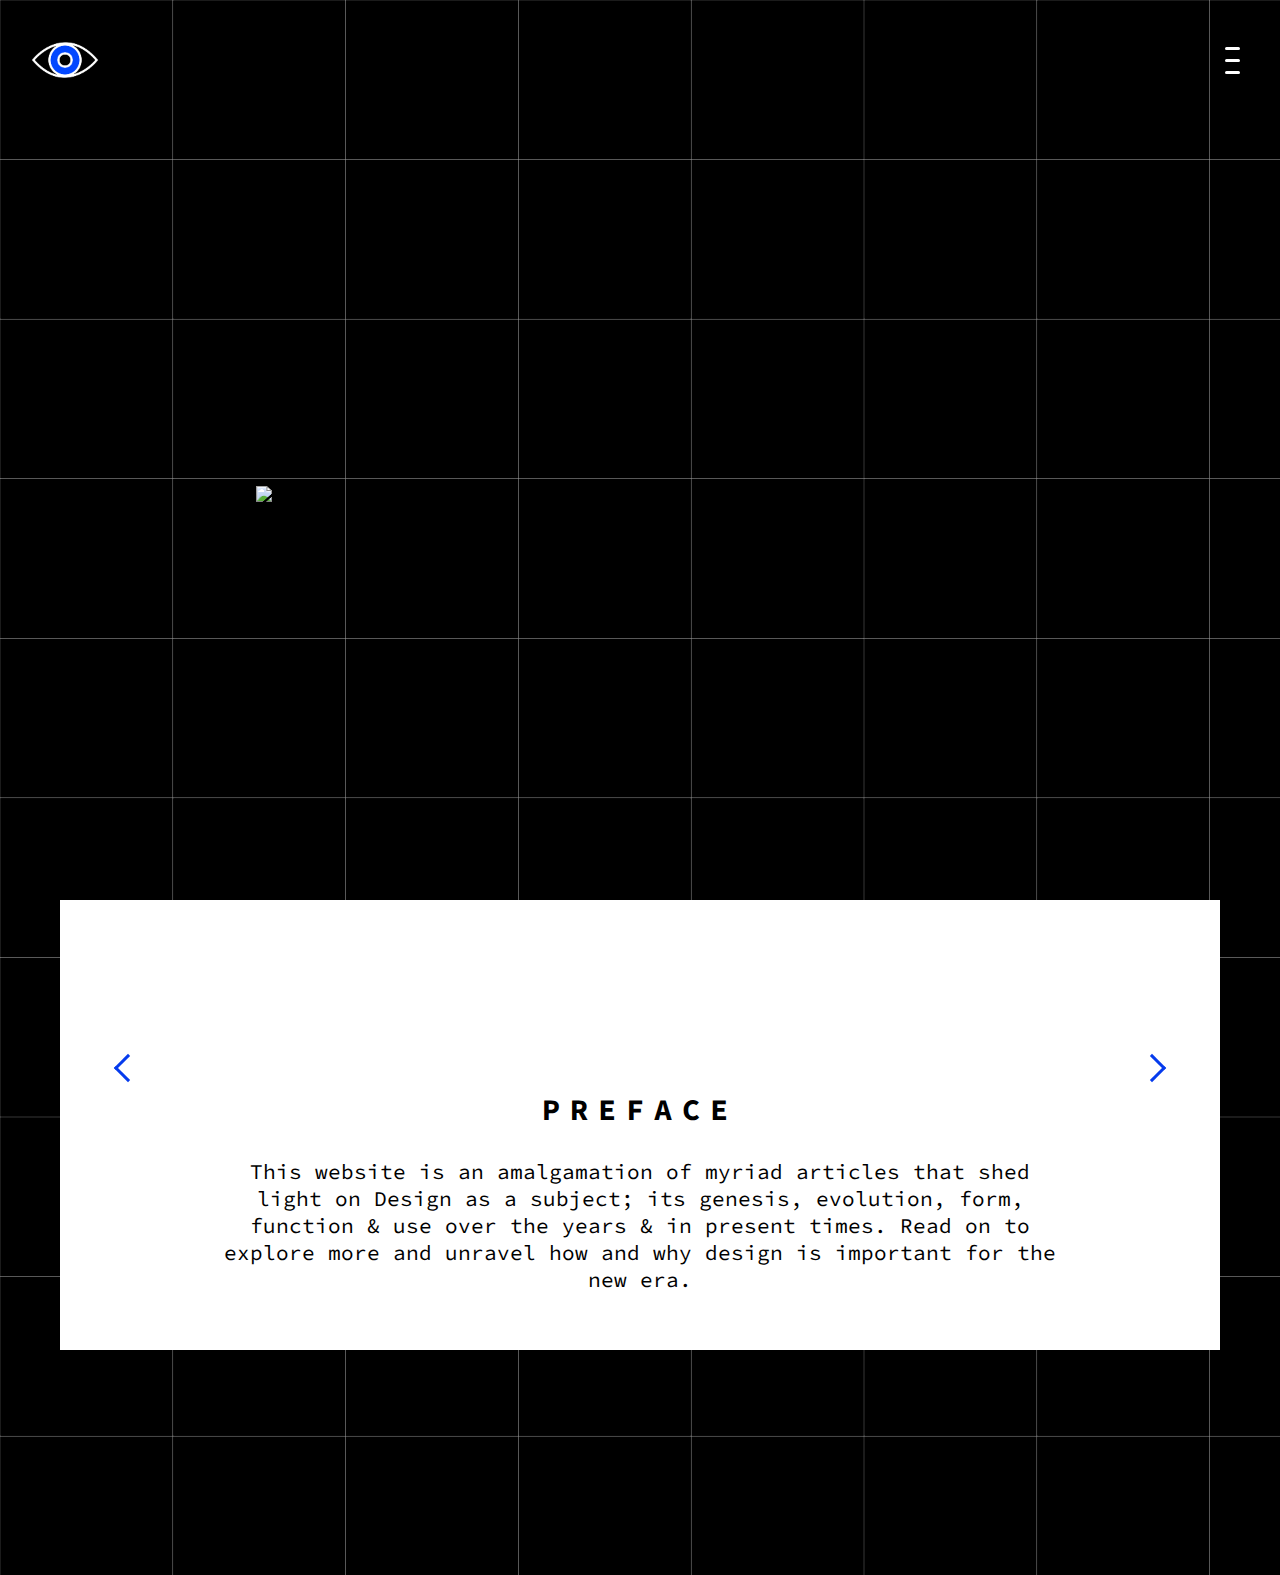
==== index.html @ 83115d6f "Updated slider overflow & navigation" ====
<!DOCTYPE html>
<html lang="en">
  <head>
    <meta charset="UTF-8" />
    <meta http-equiv="X-UA-Compatible" content="IE=edge" />
    <meta name="viewport" content="width=device-width, initial-scale=1.0" />
    
    <link href="https://kinjalgawaskar.github.io/binding/assets/styles/reset.css"/>
    <link rel="stylesheet" href="assets/common.css"/>

    <link rel="preconnect" href="https://fonts.googleapis.com">
    <link rel="preconnect" href="https://fonts.gstatic.com" crossorigin>
    <link href="https://fonts.googleapis.com/css2?family=Familjen+Grotesk:wght@400&display=swap"
    =Playfair+Display:wght@300&family=Source+Code+Pro=swap" 
    Yeseva+One&display=swap" rel="stylesheet"> 
    
    <link rel="preconnect" href="https://fonts.googleapis.com">
<link rel="preconnect" href="https://fonts.gstatic.com" crossorigin>
<link href="https://fonts.googleapis.com/css2?family=Italiana&family
=Playfair+Display:wght@600&family=Source+Code+Pro:wght@400&family=
Yeseva+One&display=swap" rel="stylesheet">


  <title>Journeying Through Design</title>

  </head>

  <link rel="icon" type="image/x-icon"
href="faviconeye.png">

<body bgcolor="#000000"></body>

    <style>
        body {
        }
      
        #navbar a {
          float: left;
          color: #ffffff;
          text-align: center;
          padding-right: 25px; padding-top: 20px;
          padding-left: 25px;
        }
        
        .sticky {
          position: fixed;
          top: 0;
          width: 100%;
        }
        
        .sticky + .content {
          padding-top: 50px;
        }
        </style>
       
        <div id="navbar">
          <a class="active" href="index.html"> <div id="logo"> 
            <img src="favicon.jpg" width="80px" height="80px"
            position="sticky"> 
          </div></a>
         
        </div>
      
        <nav role='navigation'>
          <div id="menuToggle">
        
            <input type="checkbox" />
        
            <span></span>
            <span></span>
            <span></span>
        
            <ul id="menu">
              <a href="page2.html"> 
                <li>Method Designing</li> 
                <br> <br> <br> <br> 
              </a>
              <a href="page3.html"> 
                <li>On Design Thinking</li>
                <br> <br> <br> <br>
              </a>
              <a href="page4.html"> 
                <li>Hooked On a Feeling</li>
                <br> <br> <br> <br>
              </a>
              <a href="page5.html">
                <li>About the Project</li>
              </a>
        
            </ul>
          </div>
        </nav>
    
        <style>
          body {
            margin: 0;
          }
          </style>
      </head>
      <body>
      
      <div class="header">
      </div>
      
      <body>
  
    <img src="indexface.png" class="face"
    alt="face"></a>

  <style>
    * {
      box-sizing: border-box;
    }
    
    body {
      margin: 0;
    }
    
    .column {
      float: left;
      padding: 10px;
    }
    
    .column.side {
      width: 25%;
    }
    
    .column.middle {
      width: 50%;
    }
    
    .row:after {
      content: "";
      display: table;
      clear: both;
    }
    
    @media screen and (max-width: 600px) {
      .column.side, .column.middle {
        width: 100%;
      }
    }
    </style>
    </head>
    <body background="grids.png" style="width: 100%;>
    
    <div class="row">
      <div class="column side">
    
      </div>
      
      <div class="column middle">
     
      </div>
      
      <div class="column side">
      
      </div>
    </div>
  
    <div class="slider-container">
      <div class="slider">
        <div class="slides">
          
          <div id="slides__1" class="slide">
            <span class="slide__text">
              <h3 style="color:rgb(0, 0, 0); letter-spacing: 10px; font-size: 30px;">PREFACE</h3>

              <p2 style="color:rgb(0, 0, 0)">This website is an amalgamation of myriad articles
              that shed light on Design as a subject; its genesis, evolution, form, function & use
              over the years & in present times. Read on to explore more and unravel how and why
              design is important for the new era. </p2></span> 
            <a class="slide__prev" href="#slides__4" ></a>
            <a class="slide__next" href="#slides__2" ></a>
          </div>
          
          <div id="slides__2" class="slide">
            <span class="slide__text">
              <h4 style="color:rgb(0, 0, 0); letter-spacing: 10px; font-size: 30px;">ABOUT THE DESIGNER</h4>

              <p4 style="color:rgb(52, 49, 49)">Kinjal Gawaskar is a digital designer from Bahrain
                based in NYC presently pursuing a Masters degree in communication design at the
                Parsons School of Design. With a background in fashion & psychology, Kinjal has a
              natural affinity to devise and create eclectic experiences.</p4>
          </div>
        </div>

        <div class="slider__nav">
          <a class="slider__navlink" href="#slides__1"></a>
          <a class="slider__navlink" href="#slides__2"></a>

          
         
        </div>
      </div>
    </div>

    
</body>
---- assets/common.css ----
.body {
  background-position: 0 0, center; width: 100%;
  background-repeat: no-repeat; background-color: black;
  background-attachment: fixed;
  background-size: cover;
}

h1{
  font-family: 'Familjen Grotesk'; background-color: rgb(0, 0, 0);
  font-size:10vw; float: left; margin-bottom: -1px; margin-left: 3px;
  -webkit-text-fill-color: rgba(0, 0, 0, 0);
  -webkit-text-stroke-width: 0.3px;
  -webkit-text-stroke-color: rgb(218, 218, 218);
}

@media (max-width:700px) {
  h1 {
    width: 100%;padding-left: 11%; float: right; margin-left: 0px; margin-right: 0px;
  }   
 }
 
h2{
  font-size:3vw; font-family: 'Familjen Grotesk', monospace; float: left; background-color: black; width: 100%;
  color: #bcbcbc; letter-spacing: 1px; word-spacing: 10px; padding-left: 25%; margin-bottom: 75px;" 
}

@media (max-width:700px) {
  h2 {
    padding-right: 10%; font-size: 4vw; padding-left: 50px; padding-right: 35px;
    margin-bottom: 0px;
  }   
 }

.logo{ 
  position: sticky;
  width: 5px;
  height: 3px;
	top:0; 
	left:0; 
}

.site-logo {
  margin-left: 20px;
}

.html {
  scroll-behavior: smooth;
}

.face {
   position:absolute;top: 55%;
   left: 50%; width: 40%; width: 60%;
   transform: translate(-50%, -50%);
    }
    
    p{
      font-family: 'Source Code Pro', monospace; font-size: 16px; float: left;
      line-height: 1.6; padding-left: 25px; padding-right: 25px; background-color: black;
      color:rgb(182, 182, 182); letter-spacing: -1px; float: left; padding-bottom: 25px;
    } 

    @media screen and (max-width:700px) {
      p {
         padding-top: 175px; 
     }}

     @media screen (max-width: 2000px) and (min-width: 701px) {
      p {
         padding-top: 175px; 
     }}
    
      a {
        text-decoration: none;
        color: #232323; font-family: 'Source Code Pro', monospace; 
      
        transition: color 0.3s ease;
      }
      
      a:hover {
        color: blue;
      }
      
      #menuToggle {
        display: block;
        position: absolute;
        top: 47px;
        right: 40px; position: fixed;
      
        z-index: 1;
      
        user-select: none;
        user-select: none;
      }
      
      #menuToggle input {
        display: block;
        width: 40px;
        height: 32px;
        position: absolute;
        top: -7px;
        left: -3px;
      
        cursor: pointer;
      
        opacity: 0;
        z-index: 2;
      
      }
      
      #menuToggle span {
        display: block;
        width: 15px;
        height: 3px;
        margin-bottom: 9px;
        position: relative;
        background: #ffffff;
        border-radius: 3px;
      
        z-index: 1;
      
        transform-origin: 3px 0px;
      
        transition: transform 0.5s cubic-bezier(0.77, 0.2, 0.05, 1.0),
          background 0.5s cubic-bezier(0.77, 0.2, 0.05, 1.0),
          opacity 0.55s ease;
      }
      
      #menuToggle span:first-child {
        transform-origin: 0% 0%;
      }
      
      #menuToggle span:nth-last-child(2) {
        transform-origin: 0% 100%;
      }
      
      #menuToggle input:checked~span {
        opacity: 1;
        transform: rotate(45deg) translate(-2px, -1px);
        background: #232323;
      }
      
      
      #menuToggle input:checked~span:nth-last-child(3) {
        opacity: 0;
        transform: rotate(0deg) scale(0.2, 0.2);
      }
      
      
      #menuToggle input:checked~span:nth-last-child(2) {
        opacity: 1;
        transform: rotate(-45deg) translate(0, -1px);
      }
      
      #menu {
        position: absolute;
        width: 435px; height: 900px;
        margin: -100px 0 0 0;
        padding: 50px;
        padding-top: 125px;
        right: -100px;
      
        background: #ffffff;
        list-style-type: none;
        -webkit-font-smoothing: antialiased;
      
      
        transform-origin: 0% 0%;
        transform: translate(100%, 0);
      
        transition: transform 0.5s cubic-bezier(0.77, 0.2, 0.05, 1.0);
      }
      
      #menu li {
        padding: 10px 0; padding-left: 10px;
        font-size: 22px; padding-top: 30px;
      }
      
      
      #menuToggle input:checked~ul {
        transform: none;
        opacity: 1;
      }
      
      @media screen and (max-width: 50) {
        #menu {
          transform: none;
          opacity: 0;
      
          transition: opacity 100s cubic-bezier(0.77, 0.2, 0.05, 1.0);
        }
      }
      
      .slider-container {
        width: 100%;
        position: relative;
        top: 53vh;
        display: flex;
        justify-content: center;
         
        ;
        display: flex;
        align-items: center;
        justify-content: center;
        height: 100%;
        position: absolute;
        top:75vh;
      }
      
      .slider {
        width: 100%;
        max-width: 1500px;
        height: 450px;
        margin: 60px;
        text-align: center;
        border-radius:0px;
        overflow: hidden;
        position: relative; 
      }

      .slides {
        display: flex;
        overflow-x: scroll;
        position: relative;
        scroll-behavior: smooth;
        scroll-snap-type: x mandatory;
      }
      
      .slide:nth-of-type(even) {
        background-color: rgb(255, 255, 255);
      }
      
      .slide {
        display: flex;
        justify-content: center;
        align-items: baseline;
        flex-shrink: 0;
        width: 100%;
        height: 500px;
        scroll-snap-align: center;
        margin-right: 0px;
        background: rgb(255, 255, 255);
        transform-origin: center center;
        transform: scale(1);
      }
      
      .slide__text {
        font-size: 21px; padding: 160px;
        font-family: 'Source Code Pro';      
      }
      
      .slide a {
        background: none;
        border: none;
      }
      
      a.slide__prev,
      .slider::before {
        transform: rotate(135deg);
        -webkit-transform: rotate(135deg);
        left: 5%;
      }
      
      a.slide__next,
      .slider::after {
        transform: rotate(-45deg);
        -webkit-transform: rotate(-45deg);
        right: 5%;
      }
      
      .slider::before,
      .slider::after,
      .slide__prev,
      .slide__next {
        position: absolute;
        top: 35%;
        width: 20px;
        height: 20px;
        border: solid rgb(5, 59, 237);
        border-width: 0 3px 3px 0;
        padding: 0px;
        box-sizing: border-box;
      }
      
      .slider::before,
      .slider::after {
        content: "";
        z-index: 1;
        background: none;
        pointer-events: none;
      }
      
      .slider__nav {
        box-sizing: border-box;
        position: absolute;
        bottom: 5%;
        left: 50%;
        width: 900px;
        margin-left: -100px;
        text-align: center;
      }

      .methodimage {
        margin-top: -1em;
        float: right; width: 45%;
        padding: 65px; padding-right: 90px;
      }  
      
      @media (max-width:700px) {
        .methodimage {
          margin-left: 5px; padding-left: 125px; padding-right: 0px;
          width: 124%; margin-top: -2em; margin-right: 15px; padding-bottom: 30px;
        }   
       }
      
    blockquote{
      color: #b0b0b0; font-family: 'Source Code Pro', monospace; font-size: 16px;
      line-height: 1.6; width: 70%; background-color: #000000; padding-left: 50px;
      padding-right: 60px ; letter-spacing: -1px ;
  }

  @media screen and (max-width: 700px) {
    blockquote {
      width: 100%; padding-left: 33px; margin-top: 5em; padding-right: 30px; margin-left: 0px;
      margin-left: 0px;
  }}

  @media screen and (max-width: 700px) {
    .block-line {
      height: 56%;
  }}

  .text{
    color: #000000; font-family: 'Source Code Pro', monospace; font-size: 16px; float: left;
    line-height: 1.6; width: 100%; background-color: #ffffff; padding-left: 20%; padding-right:20%
    ; letter-spacing: -1px ; padding-top: 5%; padding-bottom: 5%; 
}

@media screen and (max-width: 700px) {
  .text {
    width: 100%; padding-left: 35px; padding-right: 35px;
}}

  .footer {
    left: 0; 
    bottom: 0;
    width: auto;
    background-color: rgb(255, 255, 255);
    color: white;
    text-align: center;
 }

 @media screen and (max-width: 700px) {
  .footer {
    width: 100%; font-size: 20px; padding-left: 0px; padding-right: 0px; margin-left: 0px;
    margin-right: 0px; position: -ms-page;
}}

 .button {
  left: 0; float: right;
  bottom: 0; font-family:'Source Code Pro', monospace ; 
  width: 100%; font-size: 16px; background-color: rgb(0, 0, 0);
  color: rgb(255, 255, 255); padding-top: 15px; padding-bottom: 15px;
  text-align: center;
}

  .para1 {
    background-color: #ffffff; color: blue; font-size: 55px; float: left;
    font-family:'Familjen Grotesk' ; padding-left: 30%; padding-right: 30%;
    padding-bottom: 0px; padding-top: 10px; width: 100%;
   }
   @media screen and (max-width: 700px) {
    .para1 {
       font-size: 25.5px; float: left; padding-left: 60px;padding-right: 62px;
  }}

 .para2 {
  background-color: #ffffff; padding-left: 30%; font-size: 35px;
  color: rgb(160, 160, 160); padding-bottom: 80px;width: 100%; float: left;
font-family:'Source Code Pro', monospace ; padding-right: 30%; padding-top: 31px;
 }

 @media screen and (max-width: 700px) {
  .para2 {
    width: 100%; font-size: 20px; padding-top: 25px; padding-bottom: 35px;
  }}

  .para3 {
    background-color: #ffffff; color: blue; font-size: 55px; float: left;
    font-family:'Familjen Grotesk' ; padding-left: 30%; padding-right: 30%;
    padding-bottom: 60px; padding-top: 0px; width: 100%;
   }
   @media screen and (max-width: 700px) {
    .para3 {
       font-size: 40px; float: left; padding-left: 40px;padding-right: 40px;
  }}

  .para4 {
    background-color: #ffffff; color: blue; font-size: 55px; float: left;
    font-family:'Familjen Grotesk' ; padding-left: 30%; padding-right: 30%;
    padding-bottom: 60px; padding-top: 0px; width: 100%;
   }
   @media screen and (max-width: 700px) {
    .para4 {
       font-size: 40px; float: left; padding-left: 40px;padding-right: 40px;
  }}
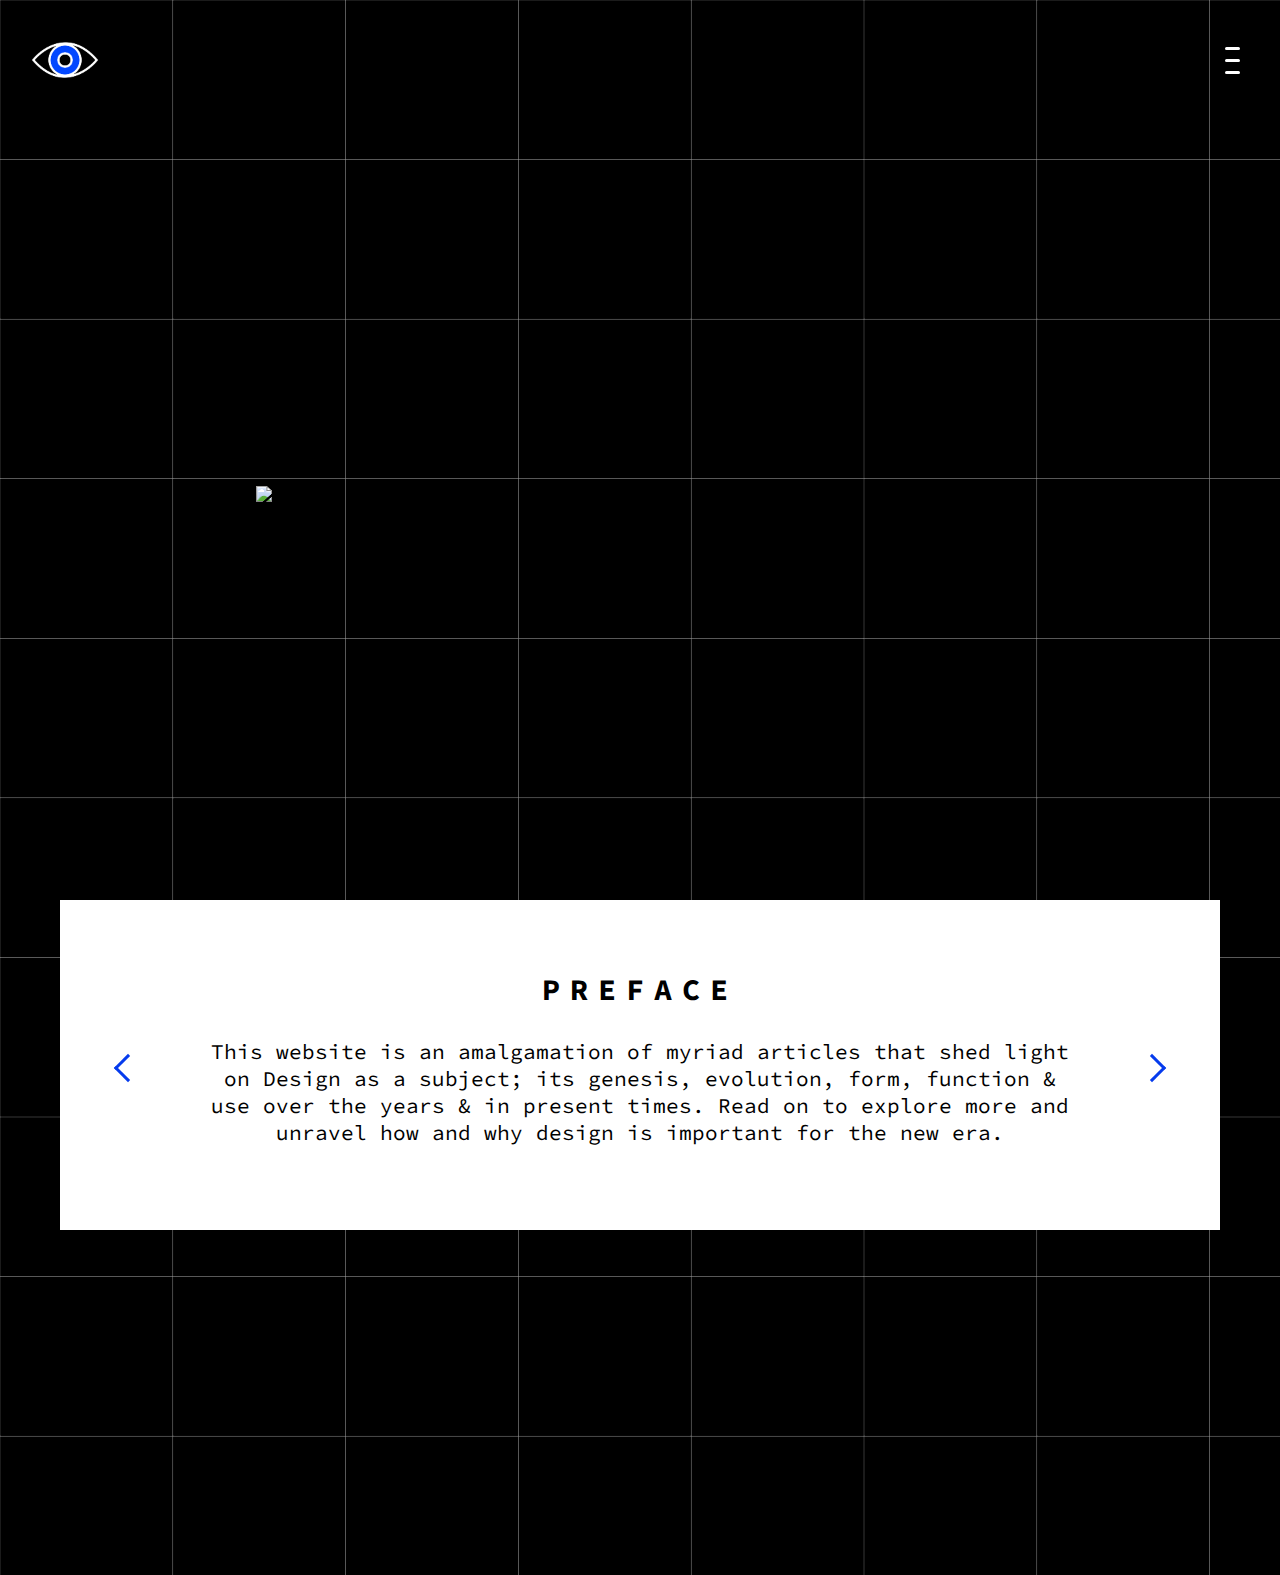
==== commit fa6848b7: "Flexbox changes" ====
--- a/index.html
+++ b/index.html
@@ -188,8 +188,6 @@
         <div class="slider__nav">
           <a class="slider__navlink" href="#slides__1"></a>
           <a class="slider__navlink" href="#slides__2"></a>
-
-          
          
         </div>
       </div>
--- a/assets/common.css
+++ b/assets/common.css
@@ -3,6 +3,10 @@
   background-repeat: no-repeat; background-color: black;
   background-attachment: fixed;
   background-size: cover;
+}
+
+html {
+  scroll-behavior: smooth;
 }
 
 h1{
@@ -191,13 +195,7 @@
       }
       
       .slider-container {
-        width: 100%;
-        position: relative;
-        top: 53vh;
-        display: flex;
-        justify-content: center;
-         
-        ;
+        width: 100%; padding-bottom: 0px;
         display: flex;
         align-items: center;
         justify-content: center;
@@ -231,21 +229,21 @@
       
       .slide {
         display: flex;
-        justify-content: center;
+        justify-content: end;
         align-items: baseline;
-        flex-shrink: 0;
+        flex-shrink: 0; padding-bottom: 0px; margin-bottom: 0px;
         width: 100%;
-        height: 500px;
+        height: 330px;
         scroll-snap-align: center;
         margin-right: 0px;
         background: rgb(255, 255, 255);
-        transform-origin: center center;
         transform: scale(1);
       }
       
       .slide__text {
-        font-size: 21px; padding: 160px;
-        font-family: 'Source Code Pro';      
+        font-size: 21px; padding-left: 150px; padding-right: 150px; padding-top: 40px;
+        padding-bottom: 0px;
+        font-family: 'Source Code Pro';
       }
       
       .slide a {
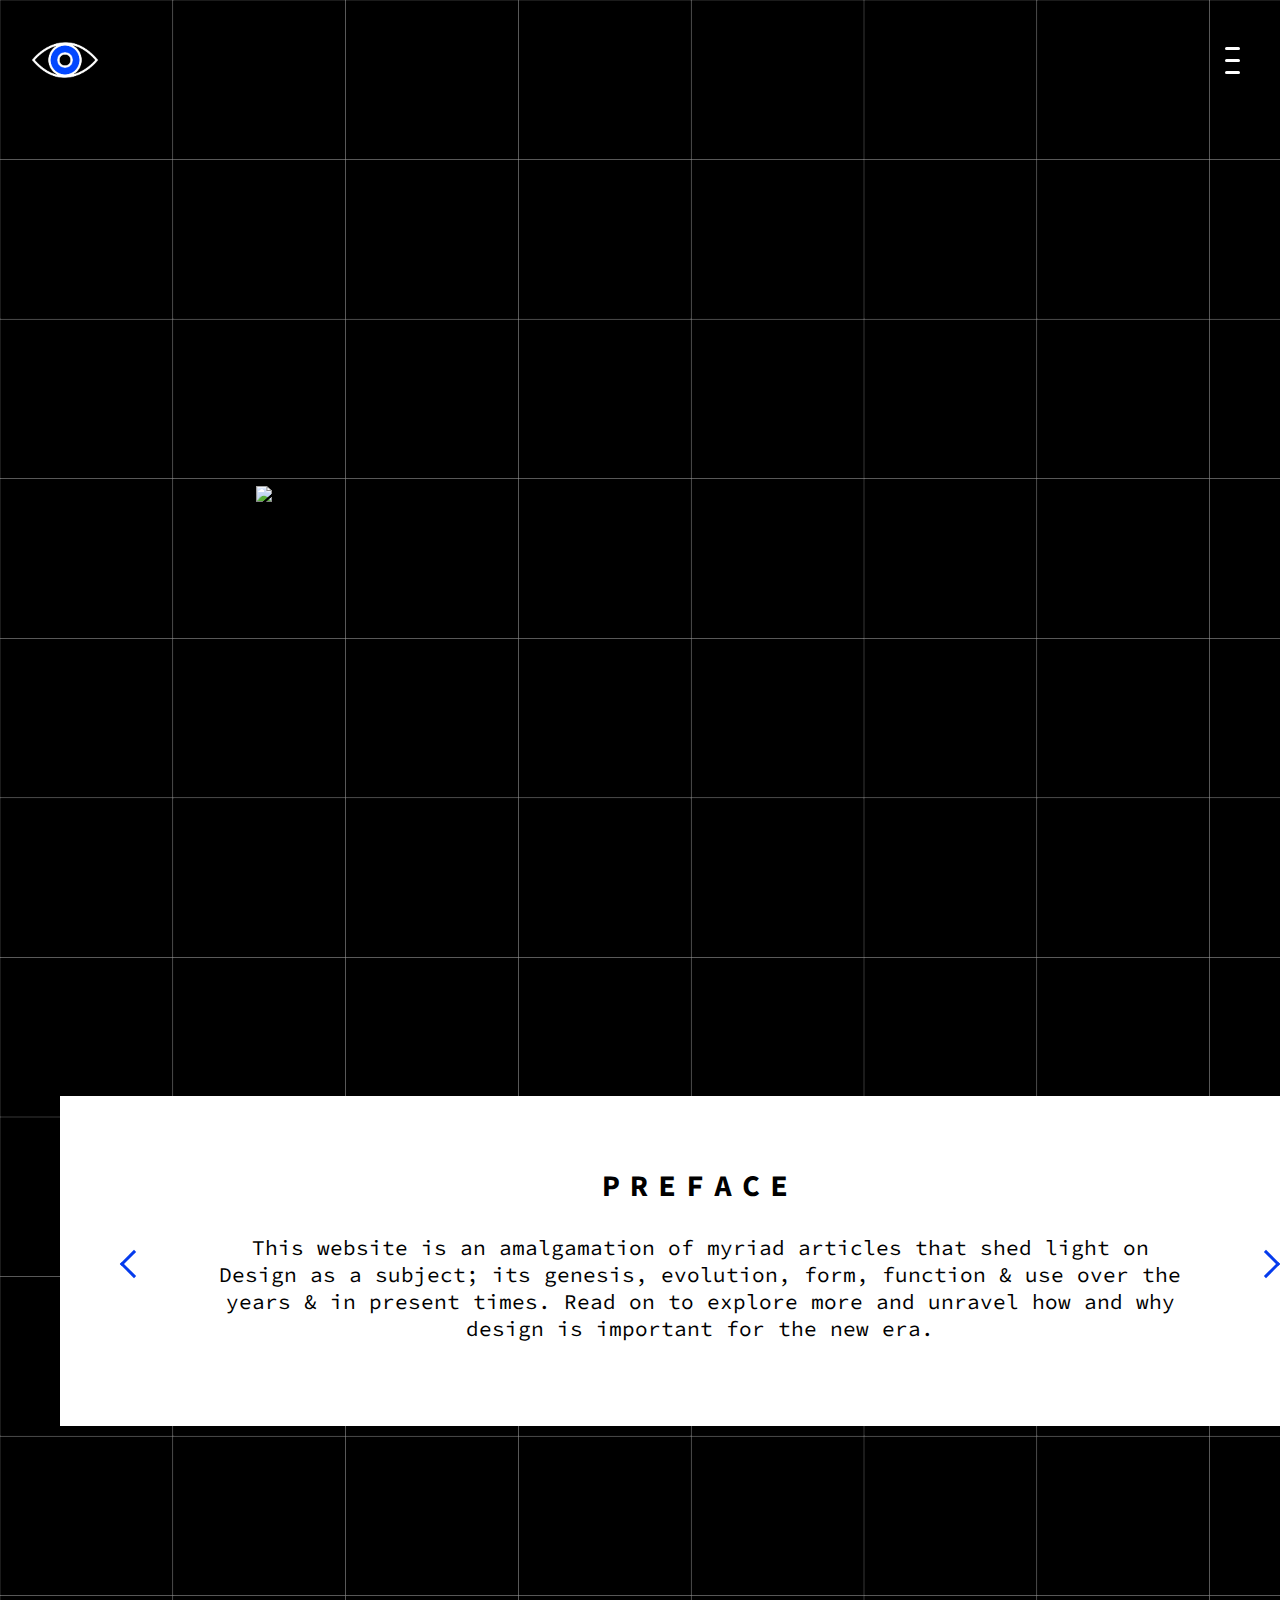
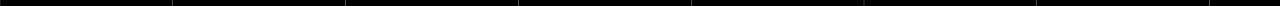
==== commit 6fe7dbeb: "-" ====
--- a/index.html
+++ b/index.html
@@ -107,56 +107,12 @@
     <img src="indexface.png" class="face"
     alt="face"></a>
 
-  <style>
-    * {
-      box-sizing: border-box;
-    }
-    
-    body {
-      margin: 0;
-    }
-    
-    .column {
-      float: left;
-      padding: 10px;
-    }
-    
-    .column.side {
-      width: 25%;
-    }
-    
-    .column.middle {
-      width: 50%;
-    }
-    
-    .row:after {
-      content: "";
-      display: table;
-      clear: both;
-    }
-    
-    @media screen and (max-width: 600px) {
-      .column.side, .column.middle {
-        width: 100%;
-      }
-    }
+    <img src="mobileface.png" class="mobileface"
+    alt="mobileface"></a>
+  
     </style>
     </head>
     <body background="grids.png" style="width: 100%;>
-    
-    <div class="row">
-      <div class="column side">
-    
-      </div>
-      
-      <div class="column middle">
-     
-      </div>
-      
-      <div class="column side">
-      
-      </div>
-    </div>
   
     <div class="slider-container">
       <div class="slider">
@@ -188,12 +144,7 @@
         <div class="slider__nav">
           <a class="slider__navlink" href="#slides__1"></a>
           <a class="slider__navlink" href="#slides__2"></a>
-         
         </div>
-      </div>
-    </div>
-
-    
 </body>
 
 
--- a/assets/common.css
+++ b/assets/common.css
@@ -53,9 +53,25 @@
 
 .face {
    position:absolute;top: 55%;
-   left: 50%; width: 40%; width: 60%;
+   left: 50%;width: 60%;
    transform: translate(-50%, -50%);
     }
+
+    @media (max-width:700px) {
+      .face {
+        visibility: hidden;
+      }   
+     }
+
+     .mobileface {
+      visibility: hidden;
+       }
+   
+       @media (max-width:700px) {
+         .mobileface {
+           visibility: visible; width: 100%; padding: 10px;
+         }   
+        }
     
     p{
       font-family: 'Source Code Pro', monospace; font-size: 16px; float: left;
@@ -203,6 +219,11 @@
         position: absolute;
         top:75vh;
       }
+
+      @media screen and (max-width: 700px) {
+        .slider-container {
+          width: 100%; padding: 0px; height: 60%;
+      }}
       
       .slider {
         width: 100%;
@@ -229,10 +250,10 @@
       
       .slide {
         display: flex;
-        justify-content: end;
+        justify-content: center;
         align-items: baseline;
         flex-shrink: 0; padding-bottom: 0px; margin-bottom: 0px;
-        width: 100%;
+        width: 100%;float: left;
         height: 330px;
         scroll-snap-align: center;
         margin-right: 0px;
@@ -242,9 +263,13 @@
       
       .slide__text {
         font-size: 21px; padding-left: 150px; padding-right: 150px; padding-top: 40px;
-        padding-bottom: 0px;
-        font-family: 'Source Code Pro';
-      }
+        padding-bottom: 0px; font-family: 'Source Code Pro'; width: 100%;
+      }
+
+      @media screen and (max-width: 700px) {
+        .slide__text {
+          width: 100%; font-size: 16px; padding: 10px;
+      }}
       
       .slide a {
         background: none;
@@ -292,7 +317,7 @@
         position: absolute;
         bottom: 5%;
         left: 50%;
-        width: 900px;
+        width: 100%;
         margin-left: -100px;
         text-align: center;
       }
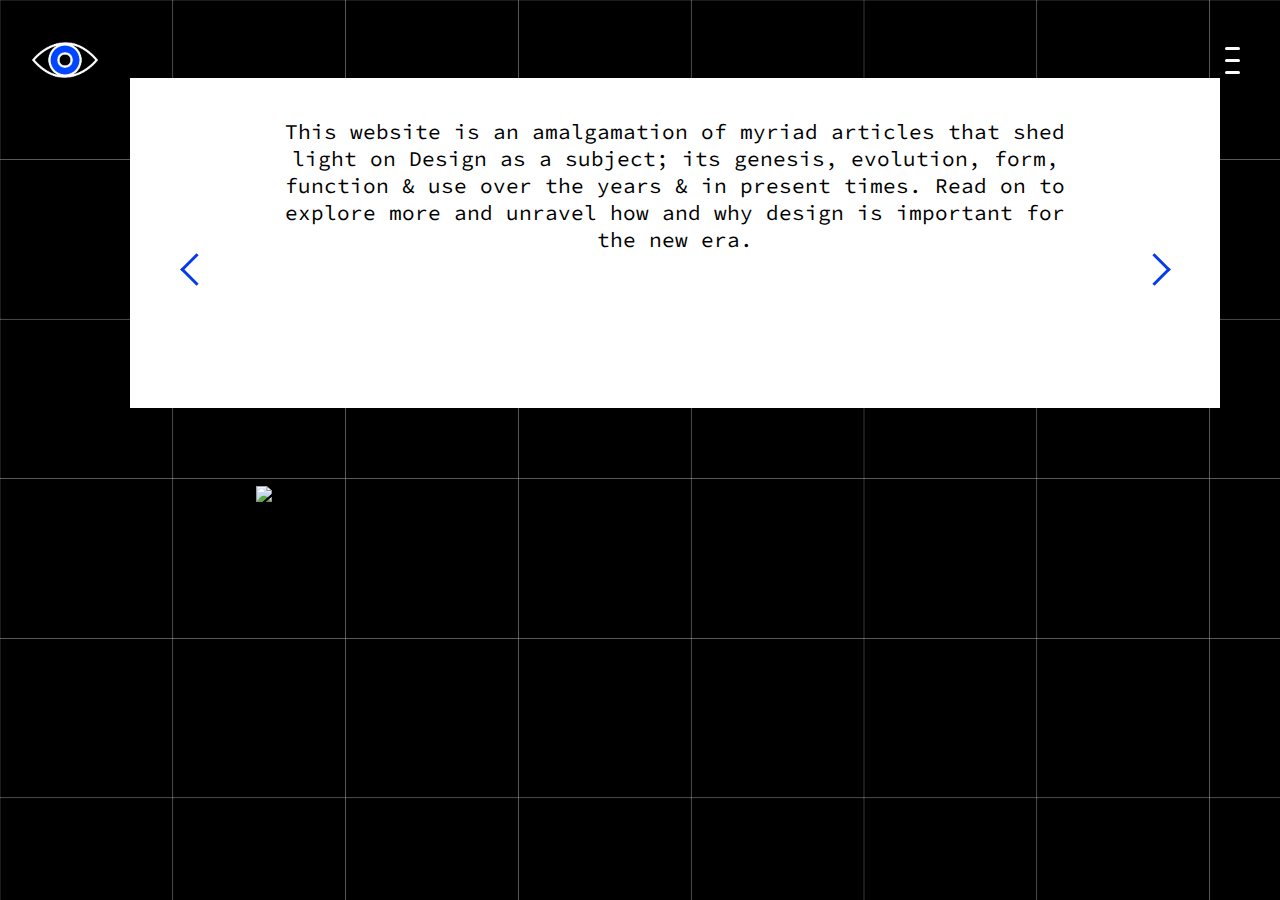
==== commit 108372f3: "Made index.html slider & text mobile responsive" ====
--- a/index.html
+++ b/index.html
@@ -60,7 +60,7 @@
           </div></a>
          
         </div>
-      
+       
         <nav role='navigation'>
           <div id="menuToggle">
         
@@ -92,6 +92,41 @@
         </nav>
     
         <style>
+          * {
+            box-sizing: border-box;
+          }
+          
+          body {
+            margin: 0;
+          }
+          
+          .column {
+            float: left;
+            padding: 0px;
+          }
+          
+          .column.side {
+            width: 25%;
+          }
+          
+          .column.middle {
+            width: 50%;
+          }
+          
+          .row:after {
+            content: ""; padding-top: 5em;
+            display: table;
+            clear: both;
+          }
+          
+          @media screen and (max-width: 700px) {
+            .column.side, .column.middle {
+              width: 100%;
+            }
+          }
+          </style>
+
+        <style>
           body {
             margin: 0;
           }
@@ -107,7 +142,7 @@
     <img src="indexface.png" class="face"
     alt="face"></a>
 
-    <img src="mobileface.png" class="mobileface"
+    <img src="in.png" class="mobileface"
     alt="mobileface"></a>
   
     </style>
@@ -120,9 +155,8 @@
           
           <div id="slides__1" class="slide">
             <span class="slide__text">
-              <h3 style="color:rgb(0, 0, 0); letter-spacing: 10px; font-size: 30px;">PREFACE</h3>
 
-              <p2 style="color:rgb(0, 0, 0)">This website is an amalgamation of myriad articles
+              <p2 style="color:rgb(0, 0, 0);">This website is an amalgamation of myriad articles
               that shed light on Design as a subject; its genesis, evolution, form, function & use
               over the years & in present times. Read on to explore more and unravel how and why
               design is important for the new era. </p2></span> 
@@ -132,7 +166,7 @@
           
           <div id="slides__2" class="slide">
             <span class="slide__text">
-              <h4 style="color:rgb(0, 0, 0); letter-spacing: 10px; font-size: 30px;">ABOUT THE DESIGNER</h4>
+              <h4 style="color:rgb(0, 0, 0); letter-spacing: 1px; font-size: 30px;">ABOUT THE DESIGNER</h4>
 
               <p4 style="color:rgb(52, 49, 49)">Kinjal Gawaskar is a digital designer from Bahrain
                 based in NYC presently pursuing a Masters degree in communication design at the
--- a/assets/common.css
+++ b/assets/common.css
@@ -1,7 +1,7 @@
 .body {
   background-position: 0 0, center; width: 100%;
   background-repeat: no-repeat; background-color: black;
-  background-attachment: fixed;
+  background-attachment: fixed;}
   background-size: cover;
 }
 
@@ -205,7 +205,6 @@
         #menu {
           transform: none;
           opacity: 0;
-      
           transition: opacity 100s cubic-bezier(0.77, 0.2, 0.05, 1.0);
         }
       }
@@ -216,17 +215,10 @@
         align-items: center;
         justify-content: center;
         height: 100%;
-        position: absolute;
         top:75vh;
       }
-
-      @media screen and (max-width: 700px) {
-        .slider-container {
-          width: 100%; padding: 0px; height: 60%;
-      }}
       
       .slider {
-        width: 100%;
         max-width: 1500px;
         height: 450px;
         margin: 60px;
@@ -236,8 +228,13 @@
         position: relative; 
       }
 
+      @media screen and (max-width: 700px) {
+        .slider {
+          margin: 30px; margin-top: 50px;
+      }}
+
       .slides {
-        display: flex;
+        display: flex; height: 1000px;
         overflow-x: scroll;
         position: relative;
         scroll-behavior: smooth;
@@ -260,6 +257,18 @@
         background: rgb(255, 255, 255);
         transform: scale(1);
       }
+
+      @media screen and (max-width: 700px) {
+        .slide {
+          display: flex;
+        align-items: center;
+        flex-shrink: 0; padding-bottom: 50px; margin-bottom: 50px;
+        width: 100%;float: left;
+        height: 500px;
+        margin-right: 0px;
+        background: rgb(255, 255, 255);
+        transform: scale(1);
+      }}
       
       .slide__text {
         font-size: 21px; padding-left: 150px; padding-right: 150px; padding-top: 40px;
@@ -268,7 +277,8 @@
 
       @media screen and (max-width: 700px) {
         .slide__text {
-          width: 100%; font-size: 16px; padding: 10px;
+          width: 100%; font-size: 16px; padding-left: 50px; padding-right: 50px;
+          padding-top: 50px; padding-bottom: 90px; 
       }}
       
       .slide a {
@@ -295,13 +305,13 @@
       .slide__prev,
       .slide__next {
         position: absolute;
-        top: 35%;
+        top: 40%;
         width: 20px;
         height: 20px;
         border: solid rgb(5, 59, 237);
         border-width: 0 3px 3px 0;
         padding: 0px;
-        box-sizing: border-box;
+        box-sizing: content-box;
       }
       
       .slider::before,
@@ -315,7 +325,7 @@
       .slider__nav {
         box-sizing: border-box;
         position: absolute;
-        bottom: 5%;
+        bottom: 0%;
         left: 50%;
         width: 100%;
         margin-left: -100px;
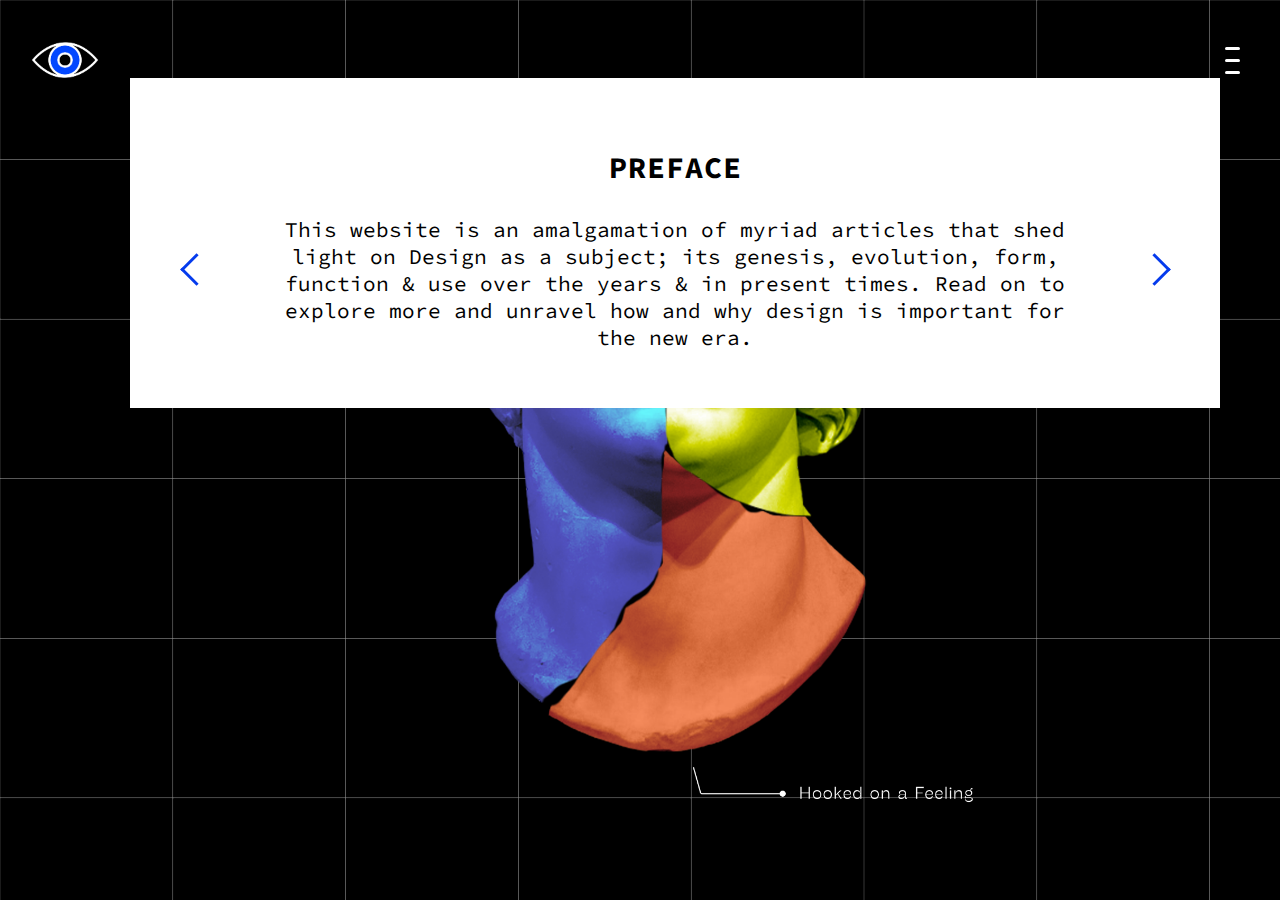
==== commit 20ad360c: "Added preface title to index.html" ====
--- a/index.html
+++ b/index.html
@@ -155,12 +155,14 @@
           
           <div id="slides__1" class="slide">
             <span class="slide__text">
+              <h3 style="color:rgb(0, 0, 0); letter-spacing: 1px; font-size: 30px;">PREFACE</h3>
+
 
               <p2 style="color:rgb(0, 0, 0);">This website is an amalgamation of myriad articles
               that shed light on Design as a subject; its genesis, evolution, form, function & use
               over the years & in present times. Read on to explore more and unravel how and why
               design is important for the new era. </p2></span> 
-            <a class="slide__prev" href="#slides__4" ></a>
+            
             <a class="slide__next" href="#slides__2" ></a>
           </div>
           
--- a/assets/common.css
+++ b/assets/common.css
@@ -391,7 +391,7 @@
  .button {
   left: 0; float: right;
   bottom: 0; font-family:'Source Code Pro', monospace ; 
-  width: 100%; font-size: 16px; background-color: rgb(0, 0, 0);
+  width: 100%; font-size: 15px; background-color: rgb(0, 0, 0);
   color: rgb(255, 255, 255); padding-top: 15px; padding-bottom: 15px;
   text-align: center;
 }
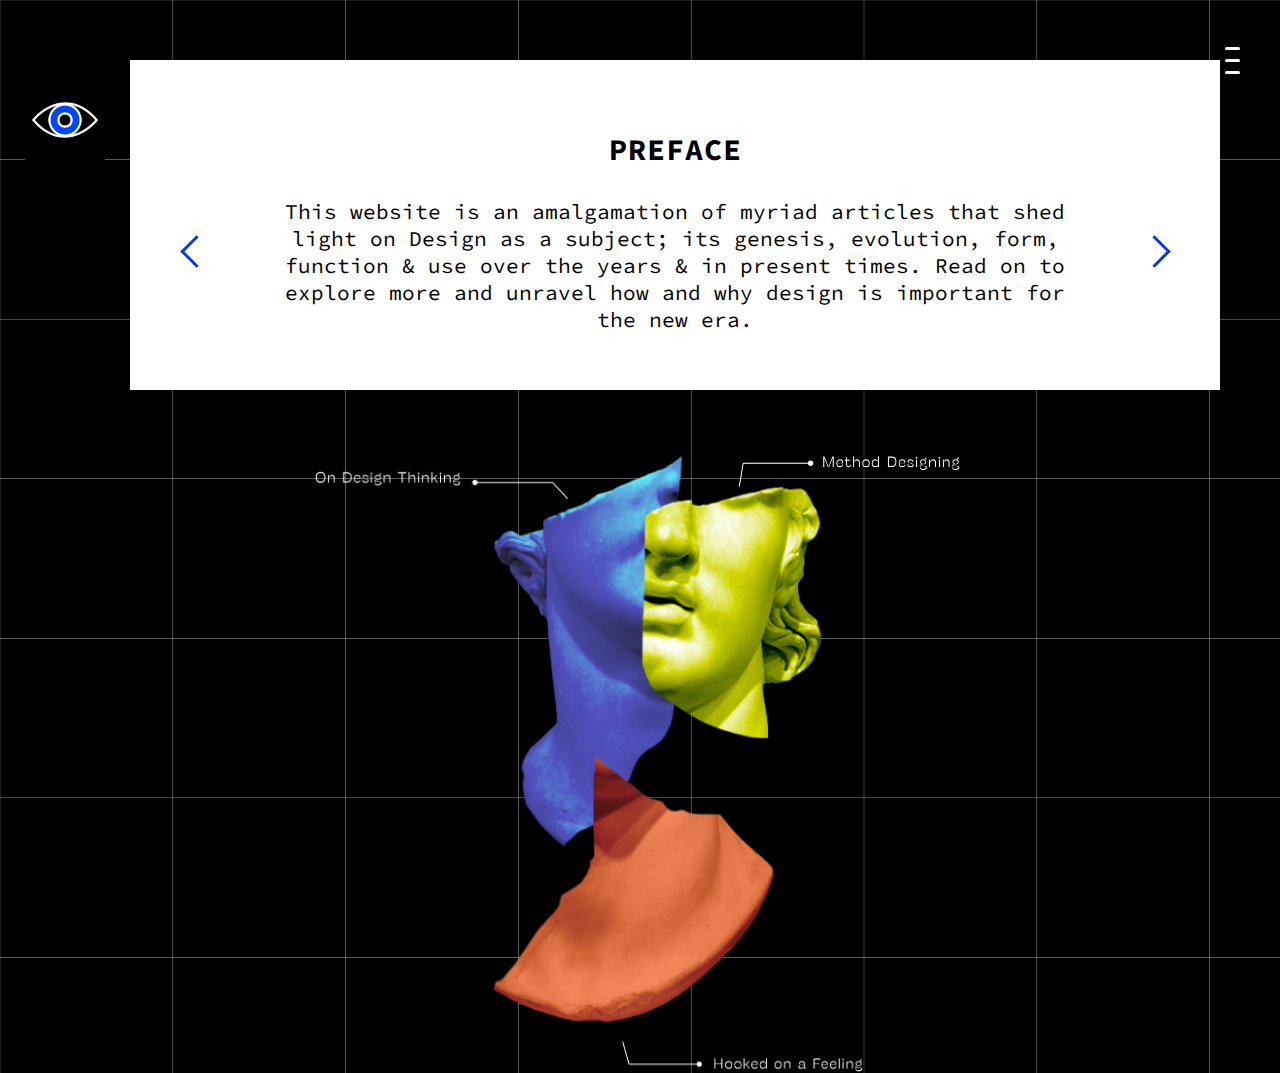
==== commit 8955d162: "trying href links on face1,2&3 in index.html" ====
--- a/index.html
+++ b/index.html
@@ -71,11 +71,11 @@
             <span></span>
         
             <ul id="menu">
-              <a href="page2.html"> 
+              <a href="methoddesigning.html"> 
                 <li>Method Designing</li> 
                 <br> <br> <br> <br> 
               </a>
-              <a href="page3.html"> 
+              <a href="designthinking.html"> 
                 <li>On Design Thinking</li>
                 <br> <br> <br> <br>
               </a>
@@ -139,11 +139,20 @@
       
       <body>
   
-    <img src="indexface.png" class="face"
+    <!--<img src="indexface.png" class="face"
     alt="face"></a>
 
     <img src="in.png" class="mobileface"
-    alt="mobileface"></a>
+    alt="mobileface"></a> -->
+
+    <a> <img src="face1.png" class="face1" href="page4.html"
+    alt="face1"></a> 
+
+    <a> <img src="face2.png" class="face2" href="page4.html"
+    alt="face2"></a>
+
+    <a> <img src="face3.png" class="face3" href="page4.html"
+    alt="face3"></a>
   
     </style>
     </head>
--- a/assets/common.css
+++ b/assets/common.css
@@ -212,7 +212,6 @@
       .slider-container {
         width: 100%; padding-bottom: 0px;
         display: flex;
-        align-items: center;
         justify-content: center;
         height: 100%;
         top:75vh;
@@ -344,6 +343,17 @@
           width: 124%; margin-top: -2em; margin-right: 15px; padding-bottom: 30px;
         }   
        }
+
+       .methodimage{
+        transition: 1s ease;
+        }
+        
+        .methodimage img:hover{
+        -webkit-transform: rotateZ(-10deg);
+        -ms-transform: rotateZ(-10deg);
+        transform: rotateZ(-10deg);
+        transition: 1s ease;
+        }
       
     blockquote{
       color: #b0b0b0; font-family: 'Source Code Pro', monospace; font-size: 16px;
@@ -436,3 +446,35 @@
     .para4 {
        font-size: 40px; float: left; padding-left: 40px;padding-right: 40px;
   }}
+
+  .blur img{
+    transition: 1s ease;
+    }
+    
+    .blur img:hover {
+    -webkit-filter: blur(15px);
+    transition: 1s ease;
+    }
+
+@media print {
+
+}
+
+.face1 {
+  position: absolute; width: 29%;
+  top: 450px;
+left: 315px;
+   }
+   
+   .face2 {
+    position: absolute; width: 25%;
+    top: 50%;
+   left: 50%;
+     }
+
+     .face3 {
+      position: absolute; width: 29%;
+      top: 84%;
+      right:417px
+       }
+    